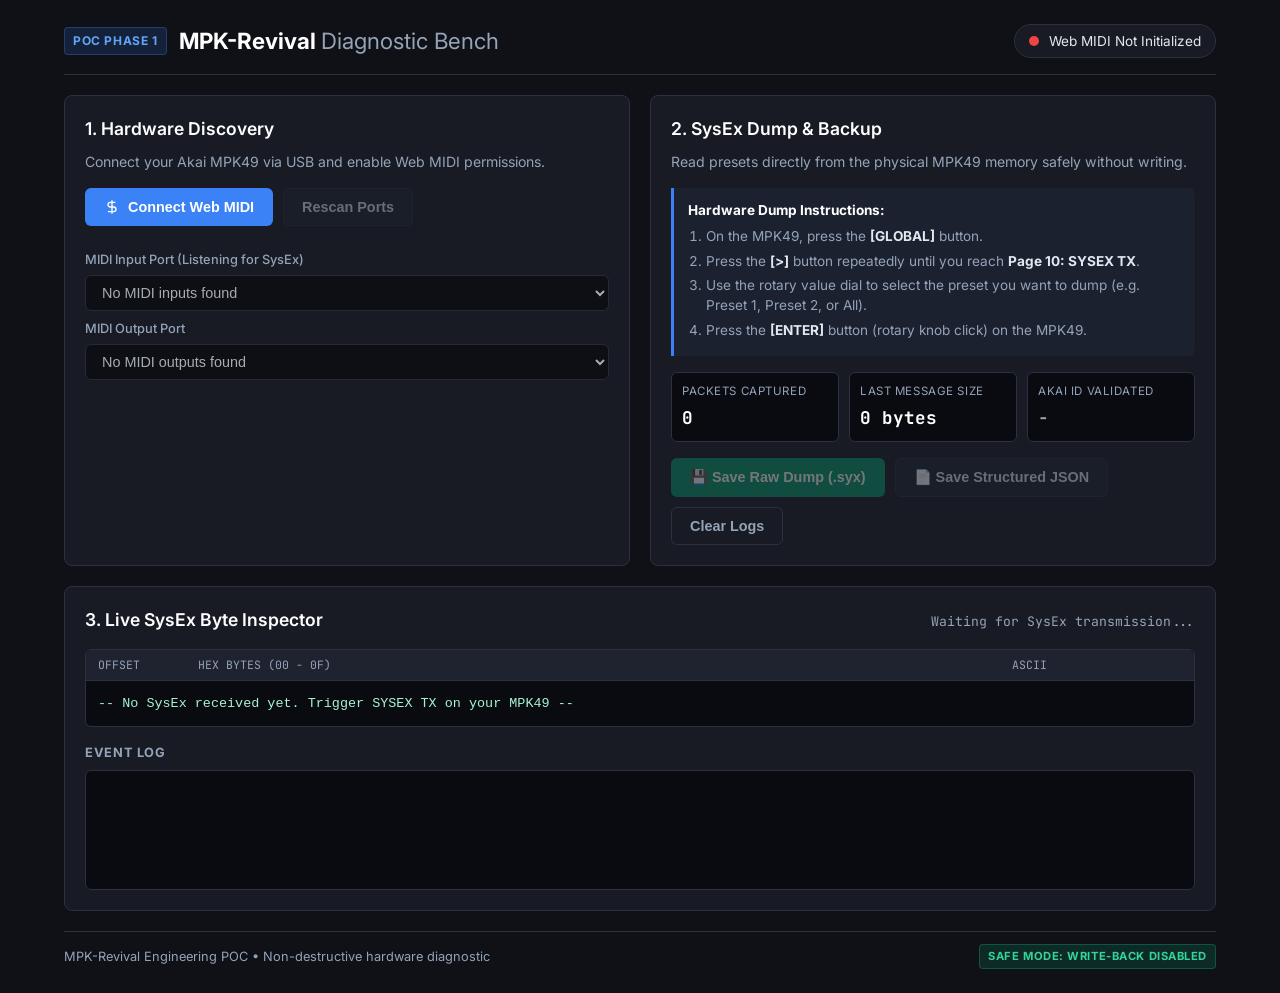
==== editor/poc/index.html @ a4ac9ace "feat(poc): Add Phase 1 Web MIDI Diagnostic Bench, SysEx sniffer, and diff tool" ====
<!DOCTYPE html>
<html lang="en">
<head>
  <meta charset="UTF-8">
  <meta name="viewport" content="width=device-width, initial-scale=1.0">
  <title>MPK-Revival | Diagnostic & SysEx Capture Bench</title>
  <link rel="stylesheet" href="style.css">
  <link rel="preconnect" href="https://fonts.googleapis.com">
  <link rel="preconnect" href="https://fonts.gstatic.com" crossorigin>
  <link href="https://fonts.googleapis.com/css2?family=JetBrains+Mono:wght@400;500;700&family=Inter:wght@400;500;600;700&display=swap" rel="stylesheet">
</head>
<body>
  <div class="app-container">
    <header class="header">
      <div class="logo-area">
        <div class="badge">POC Phase 1</div>
        <h1>MPK-Revival <span>Diagnostic Bench</span></h1>
      </div>
      <div class="status-area">
        <div id="midi-status-indicator" class="status-indicator disconnected"></div>
        <span id="midi-status-text">Web MIDI Not Initialized</span>
      </div>
    </header>

    <main class="main-grid">
      <!-- Left Column: Controls & Ports -->
      <section class="card port-card">
        <h2>1. Hardware Discovery</h2>
        <p class="section-desc">Connect your Akai MPK49 via USB and enable Web MIDI permissions.</p>

        <div class="action-row">
          <button id="btn-init-midi" class="btn btn-primary">
            <svg width="16" height="16" viewBox="0 0 24 24" fill="none" stroke="currentColor" stroke-width="2"><path d="M12 2v20M17 5H9.5a3.5 3.5 0 0 0 0 7h5a3.5 3.5 0 0 1 0 7H6"/></svg>
            Connect Web MIDI
          </button>
          <button id="btn-rescan-midi" class="btn btn-secondary" disabled>Rescan Ports</button>
        </div>

        <div class="port-selectors">
          <div class="field-group">
            <label for="midi-input-select">MIDI Input Port (Listening for SysEx)</label>
            <select id="midi-input-select" disabled>
              <option value="">No MIDI inputs found</option>
            </select>
          </div>

          <div class="field-group">
            <label for="midi-output-select">MIDI Output Port</label>
            <select id="midi-output-select" disabled>
              <option value="">No MIDI outputs found</option>
            </select>
          </div>
        </div>

        <div id="device-info" class="device-info-box hidden">
          <h3>Detected Device</h3>
          <div class="info-row"><span>Name:</span> <strong id="dev-name">-</strong></div>
          <div class="info-row"><span>Manufacturer:</span> <strong id="dev-manuf">-</strong></div>
          <div class="info-row"><span>SysEx Capable:</span> <strong id="dev-sysex" class="text-success">Yes (Enabled)</strong></div>
        </div>
      </section>

      <!-- Center Column: Capture Instructions & Backup -->
      <section class="card capture-card">
        <h2>2. SysEx Dump & Backup</h2>
        <p class="section-desc">Read presets directly from the physical MPK49 memory safely without writing.</p>

        <div class="instructions-box">
          <h4>Hardware Dump Instructions:</h4>
          <ol>
            <li>On the MPK49, press the <strong>[GLOBAL]</strong> button.</li>
            <li>Press the <strong>[&gt;]</strong> button repeatedly until you reach <strong>Page 10: SYSEX TX</strong>.</li>
            <li>Use the rotary value dial to select the preset you want to dump (e.g. Preset 1, Preset 2, or All).</li>
            <li>Press the <strong>[ENTER]</strong> button (rotary knob click) on the MPK49.</li>
          </ol>
        </div>

        <div class="capture-stats">
          <div class="stat-item">
            <span class="stat-label">Packets Captured</span>
            <span id="stat-packets" class="stat-value">0</span>
          </div>
          <div class="stat-item">
            <span class="stat-label">Last Message Size</span>
            <span id="stat-bytes" class="stat-value">0 bytes</span>
          </div>
          <div class="stat-item">
            <span class="stat-label">Akai ID Validated</span>
            <span id="stat-akai-valid" class="stat-value text-muted">-</span>
          </div>
        </div>

        <div class="backup-actions">
          <button id="btn-download-syx" class="btn btn-accent" disabled>
            💾 Save Raw Dump (.syx)
          </button>
          <button id="btn-download-json" class="btn btn-secondary" disabled>
            📄 Save Structured JSON
          </button>
          <button id="btn-clear-log" class="btn btn-outline">
            Clear Logs
          </button>
        </div>
      </section>

      <!-- Right/Bottom: Real-time SysEx Byte Inspector -->
      <section class="card inspector-card full-width">
        <div class="inspector-header">
          <h2>3. Live SysEx Byte Inspector</h2>
          <div class="view-toggles">
            <span id="inspector-summary" class="inspector-summary">Waiting for SysEx transmission...</span>
          </div>
        </div>

        <div class="inspector-content">
          <div class="hex-viewer-container">
            <div class="hex-header">
              <span class="hex-col-offset">OFFSET</span>
              <span class="hex-col-bytes">HEX BYTES (00 - 0F)</span>
              <span class="hex-col-ascii">ASCII</span>
            </div>
            <pre id="hex-display" class="hex-body">-- No SysEx received yet. Trigger SYSEX TX on your MPK49 --</pre>
          </div>
        </div>

        <div class="log-container">
          <h3>Event Log</h3>
          <div id="event-log" class="event-log-list"></div>
        </div>
      </section>
    </main>

    <footer class="footer">
      <span>MPK-Revival Engineering POC &bull; Non-destructive hardware diagnostic</span>
      <span class="safe-badge">SAFE MODE: WRITE-BACK DISABLED</span>
    </footer>
  </div>

  <script src="app.js"></script>
</body>
</html>
---- editor/poc/style.css ----
:root {
  --bg-dark: #0f1117;
  --bg-card: #181b24;
  --bg-card-alt: #1f2330;
  --border: #2b3042;
  --text-main: #e2e8f0;
  --text-muted: #94a3b8;
  --accent: #3b82f6;
  --accent-hover: #2563eb;
  --success: #10b981;
  --warning: #f59e0b;
  --danger: #ef4444;
  --code-bg: #090b10;
  --font-mono: 'JetBrains Mono', monospace;
  --font-sans: 'Inter', -apple-system, BlinkMacSystemFont, sans-serif;
}

* {
  box-sizing: border-box;
  margin: 0;
  padding: 0;
}

body {
  background-color: var(--bg-dark);
  color: var(--text-main);
  font-family: var(--font-sans);
  line-height: 1.5;
  min-height: 100vh;
}

.app-container {
  max-width: 1200px;
  margin: 0 auto;
  padding: 24px;
  display: flex;
  flex-direction: column;
  gap: 20px;
}

/* Header */
.header {
  display: flex;
  justify-content: space-between;
  align-items: center;
  padding-bottom: 16px;
  border-bottom: 1px solid var(--border);
}

.logo-area {
  display: flex;
  align-items: center;
  gap: 12px;
}

.badge {
  background-color: rgba(59, 130, 246, 0.15);
  color: #60a5fa;
  font-size: 0.75rem;
  font-weight: 700;
  text-transform: uppercase;
  letter-spacing: 0.05em;
  padding: 4px 8px;
  border-radius: 4px;
  border: 1px solid rgba(59, 130, 246, 0.3);
}

.header h1 {
  font-size: 1.4rem;
  font-weight: 700;
  color: #fff;
}

.header h1 span {
  color: var(--text-muted);
  font-weight: 400;
}

.status-area {
  display: flex;
  align-items: center;
  gap: 10px;
  background: var(--bg-card);
  padding: 6px 14px;
  border-radius: 20px;
  border: 1px solid var(--border);
  font-size: 0.85rem;
}

.status-indicator {
  width: 10px;
  height: 10px;
  border-radius: 50%;
}

.status-indicator.connected {
  background-color: var(--success);
  box-shadow: 0 0 8px var(--success);
}

.status-indicator.disconnected {
  background-color: var(--danger);
}

.status-indicator.active {
  background-color: var(--warning);
  animation: pulse 1s infinite;
}

@keyframes pulse {
  0% { transform: scale(1); opacity: 1; }
  50% { transform: scale(1.3); opacity: 0.7; }
  100% { transform: scale(1); opacity: 1; }
}

/* Main Grid */
.main-grid {
  display: grid;
  grid-template-columns: 1fr 1fr;
  gap: 20px;
}

.full-width {
  grid-column: 1 / -1;
}

.card {
  background-color: var(--bg-card);
  border: 1px solid var(--border);
  border-radius: 8px;
  padding: 20px;
  display: flex;
  flex-direction: column;
  gap: 16px;
}

.card h2 {
  font-size: 1.1rem;
  font-weight: 600;
  color: #fff;
}

.section-desc {
  color: var(--text-muted);
  font-size: 0.88rem;
  margin-top: -8px;
}

/* Buttons */
.btn {
  display: inline-flex;
  align-items: center;
  justify-content: center;
  gap: 8px;
  padding: 10px 18px;
  border-radius: 6px;
  font-weight: 600;
  font-size: 0.9rem;
  cursor: pointer;
  border: 1px solid transparent;
  transition: all 0.15s ease;
}

.btn:disabled {
  opacity: 0.4;
  cursor: not-allowed;
}

.btn-primary {
  background-color: var(--accent);
  color: white;
}
.btn-primary:hover:not(:disabled) {
  background-color: var(--accent-hover);
}

.btn-secondary {
  background-color: var(--bg-card-alt);
  color: var(--text-main);
  border-color: var(--border);
}
.btn-secondary:hover:not(:disabled) {
  background-color: #282e40;
}

.btn-accent {
  background-color: #059669;
  color: white;
}
.btn-accent:hover:not(:disabled) {
  background-color: #047857;
}

.btn-outline {
  background: transparent;
  color: var(--text-muted);
  border-color: var(--border);
}
.btn-outline:hover:not(:disabled) {
  color: #fff;
  border-color: var(--text-muted);
}

.action-row {
  display: flex;
  gap: 10px;
}

/* Field Groups */
.field-group {
  display: flex;
  flex-direction: column;
  gap: 6px;
  margin-top: 8px;
}

.field-group label {
  font-size: 0.8rem;
  font-weight: 500;
  color: var(--text-muted);
}

select {
  background-color: var(--code-bg);
  border: 1px solid var(--border);
  color: var(--text-main);
  padding: 8px 12px;
  border-radius: 6px;
  font-size: 0.9rem;
  outline: none;
}

select:focus {
  border-color: var(--accent);
}

/* Device Info Box */
.device-info-box {
  background: var(--code-bg);
  border: 1px solid var(--border);
  border-radius: 6px;
  padding: 12px;
  font-size: 0.85rem;
}

.device-info-box.hidden {
  display: none;
}

.device-info-box h3 {
  font-size: 0.8rem;
  color: var(--text-muted);
  text-transform: uppercase;
  letter-spacing: 0.05em;
  margin-bottom: 6px;
}

.info-row {
  display: flex;
  justify-content: space-between;
  padding: 2px 0;
}

/* Instructions */
.instructions-box {
  background: rgba(30, 41, 59, 0.5);
  border-left: 3px solid var(--accent);
  padding: 12px 14px;
  border-radius: 0 6px 6px 0;
  font-size: 0.85rem;
}

.instructions-box h4 {
  color: #fff;
  margin-bottom: 6px;
}

.instructions-box ol {
  padding-left: 18px;
  color: var(--text-muted);
}

.instructions-box li {
  margin-bottom: 4px;
}

.instructions-box strong {
  color: var(--text-main);
}

/* Stats */
.capture-stats {
  display: grid;
  grid-template-columns: repeat(3, 1fr);
  gap: 10px;
}

.stat-item {
  background: var(--code-bg);
  border: 1px solid var(--border);
  padding: 10px;
  border-radius: 6px;
  display: flex;
  flex-direction: column;
  gap: 4px;
}

.stat-label {
  font-size: 0.72rem;
  text-transform: uppercase;
  color: var(--text-muted);
  letter-spacing: 0.05em;
}

.stat-value {
  font-family: var(--font-mono);
  font-size: 1.1rem;
  font-weight: 700;
  color: #fff;
}

.text-success { color: var(--success) !important; }
.text-danger { color: var(--danger) !important; }
.text-muted { color: var(--text-muted) !important; }

.backup-actions {
  display: flex;
  flex-wrap: wrap;
  gap: 10px;
}

/* Hex Inspector */
.inspector-header {
  display: flex;
  justify-content: space-between;
  align-items: center;
}

.inspector-summary {
  font-family: var(--font-mono);
  font-size: 0.82rem;
  color: var(--text-muted);
}

.hex-viewer-container {
  background: var(--code-bg);
  border: 1px solid var(--border);
  border-radius: 6px;
  overflow: hidden;
  font-family: var(--font-mono);
  font-size: 0.84rem;
}

.hex-header {
  display: flex;
  background: var(--bg-card-alt);
  padding: 6px 12px;
  font-size: 0.72rem;
  color: var(--text-muted);
  border-bottom: 1px solid var(--border);
}

.hex-col-offset { width: 90px; }
.hex-col-bytes { flex: 1; padding-left: 10px; }
.hex-col-ascii { width: 180px; padding-left: 10px; }

.hex-body {
  padding: 12px;
  max-height: 280px;
  overflow-y: auto;
  line-height: 1.6;
  white-space: pre-wrap;
  color: #a7f3d0;
}

/* Event Log */
.log-container {
  display: flex;
  flex-direction: column;
  gap: 8px;
}

.log-container h3 {
  font-size: 0.8rem;
  text-transform: uppercase;
  color: var(--text-muted);
  letter-spacing: 0.05em;
}

.event-log-list {
  background: var(--code-bg);
  border: 1px solid var(--border);
  border-radius: 6px;
  padding: 10px 12px;
  height: 120px;
  overflow-y: auto;
  font-family: var(--font-mono);
  font-size: 0.8rem;
  display: flex;
  flex-direction: column;
  gap: 4px;
}

.log-entry {
  display: flex;
  gap: 12px;
}

.log-time {
  color: var(--text-muted);
  flex-shrink: 0;
}

.log-msg {
  color: var(--text-main);
}

.log-msg.info { color: #60a5fa; }
.log-msg.success { color: var(--success); }
.log-msg.warn { color: var(--warning); }
.log-msg.error { color: var(--danger); }

/* Footer */
.footer {
  display: flex;
  justify-content: space-between;
  align-items: center;
  padding-top: 12px;
  border-top: 1px solid var(--border);
  font-size: 0.8rem;
  color: var(--text-muted);
}

.safe-badge {
  background: rgba(16, 185, 129, 0.15);
  color: #34d399;
  border: 1px solid rgba(16, 185, 129, 0.3);
  padding: 3px 8px;
  border-radius: 4px;
  font-size: 0.7rem;
  font-weight: 700;
  letter-spacing: 0.05em;
}

@media (max-width: 800px) {
  .main-grid {
    grid-template-columns: 1fr;
  }
}
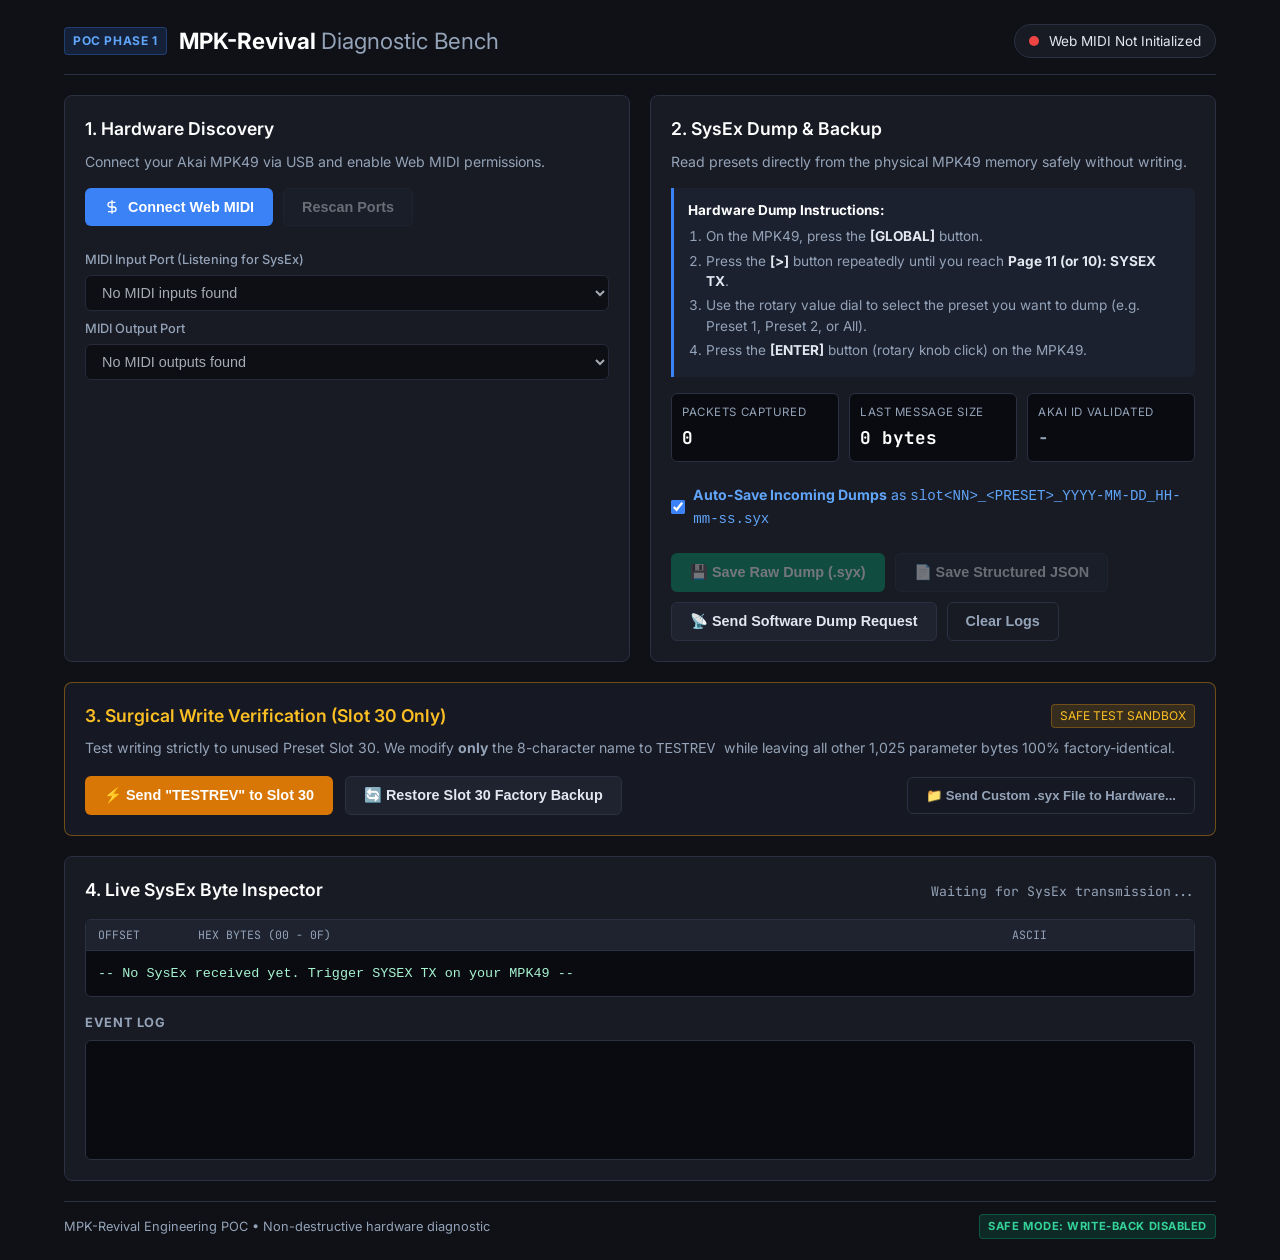
==== commit 24c6367d: "feat: Proven two-way SysEx Read/Write and full 30-preset factory backup" ====
--- a/editor/poc/index.html
+++ b/editor/poc/index.html
@@ -69,7 +69,7 @@
           <h4>Hardware Dump Instructions:</h4>
           <ol>
             <li>On the MPK49, press the <strong>[GLOBAL]</strong> button.</li>
-            <li>Press the <strong>[&gt;]</strong> button repeatedly until you reach <strong>Page 10: SYSEX TX</strong>.</li>
+            <li>Press the <strong>[&gt;]</strong> button repeatedly until you reach <strong>Page 11 (or 10): SYSEX TX</strong>.</li>
             <li>Use the rotary value dial to select the preset you want to dump (e.g. Preset 1, Preset 2, or All).</li>
             <li>Press the <strong>[ENTER]</strong> button (rotary knob click) on the MPK49.</li>
           </ol>
@@ -90,6 +90,11 @@
           </div>
         </div>
 
+        <div class="auto-save-row" style="display: flex; align-items: center; gap: 8px; font-size: 0.88rem; color: #60a5fa; margin: 6px 0;">
+          <input type="checkbox" id="chk-auto-save" checked style="accent-color: #3b82f6; width: 16px; height: 16px;">
+          <label for="chk-auto-save" style="cursor: pointer;"><strong>Auto-Save Incoming Dumps</strong> as <code>slot&lt;NN&gt;_&lt;PRESET&gt;_YYYY-MM-DD_HH-mm-ss.syx</code></label>
+        </div>
+
         <div class="backup-actions">
           <button id="btn-download-syx" class="btn btn-accent" disabled>
             💾 Save Raw Dump (.syx)
@@ -97,16 +102,43 @@
           <button id="btn-download-json" class="btn btn-secondary" disabled>
             📄 Save Structured JSON
           </button>
+          <button id="btn-request-dump" class="btn btn-secondary" title="Send SysEx request to MPK49 output port">
+            📡 Send Software Dump Request
+          </button>
           <button id="btn-clear-log" class="btn btn-outline">
             Clear Logs
           </button>
         </div>
       </section>
 
+      <!-- Section 3: Controlled Write Test -->
+      <section class="card write-card full-width" style="border: 1px solid rgba(245, 158, 11, 0.4); background: rgba(24, 27, 36, 0.95);">
+        <div style="display: flex; justify-content: space-between; align-items: center;">
+          <h2 style="color: #fbbf24;">3. Surgical Write Verification (Slot 30 Only)</h2>
+          <span style="font-size: 0.75rem; background: rgba(245, 158, 11, 0.15); color: #fbbf24; padding: 2px 8px; border-radius: 4px; border: 1px solid rgba(245, 158, 11, 0.3);">SAFE TEST SANDBOX</span>
+        </div>
+        <p class="section-desc">Test writing strictly to unused Preset Slot 30. We modify <strong>only</strong> the 8-character name to <code>TESTREV </code> while leaving all other 1,025 parameter bytes 100% factory-identical.</p>
+
+        <div style="display: flex; gap: 12px; flex-wrap: wrap; align-items: center;">
+          <button id="btn-write-testrev" class="btn btn-primary" style="background-color: #d97706;">
+            ⚡️ Send "TESTREV" to Slot 30
+          </button>
+          <button id="btn-restore-slot30" class="btn btn-secondary">
+            🔄 Restore Slot 30 Factory Backup
+          </button>
+          <div style="display: flex; align-items: center; gap: 8px; margin-left: auto;">
+            <input type="file" id="file-upload-syx" accept=".syx" style="display: none;">
+            <button id="btn-browse-syx" class="btn btn-outline" style="font-size: 0.82rem;">
+              📁 Send Custom .syx File to Hardware...
+            </button>
+          </div>
+        </div>
+      </section>
+
       <!-- Right/Bottom: Real-time SysEx Byte Inspector -->
       <section class="card inspector-card full-width">
         <div class="inspector-header">
-          <h2>3. Live SysEx Byte Inspector</h2>
+          <h2>4. Live SysEx Byte Inspector</h2>
           <div class="view-toggles">
             <span id="inspector-summary" class="inspector-summary">Waiting for SysEx transmission...</span>
           </div>
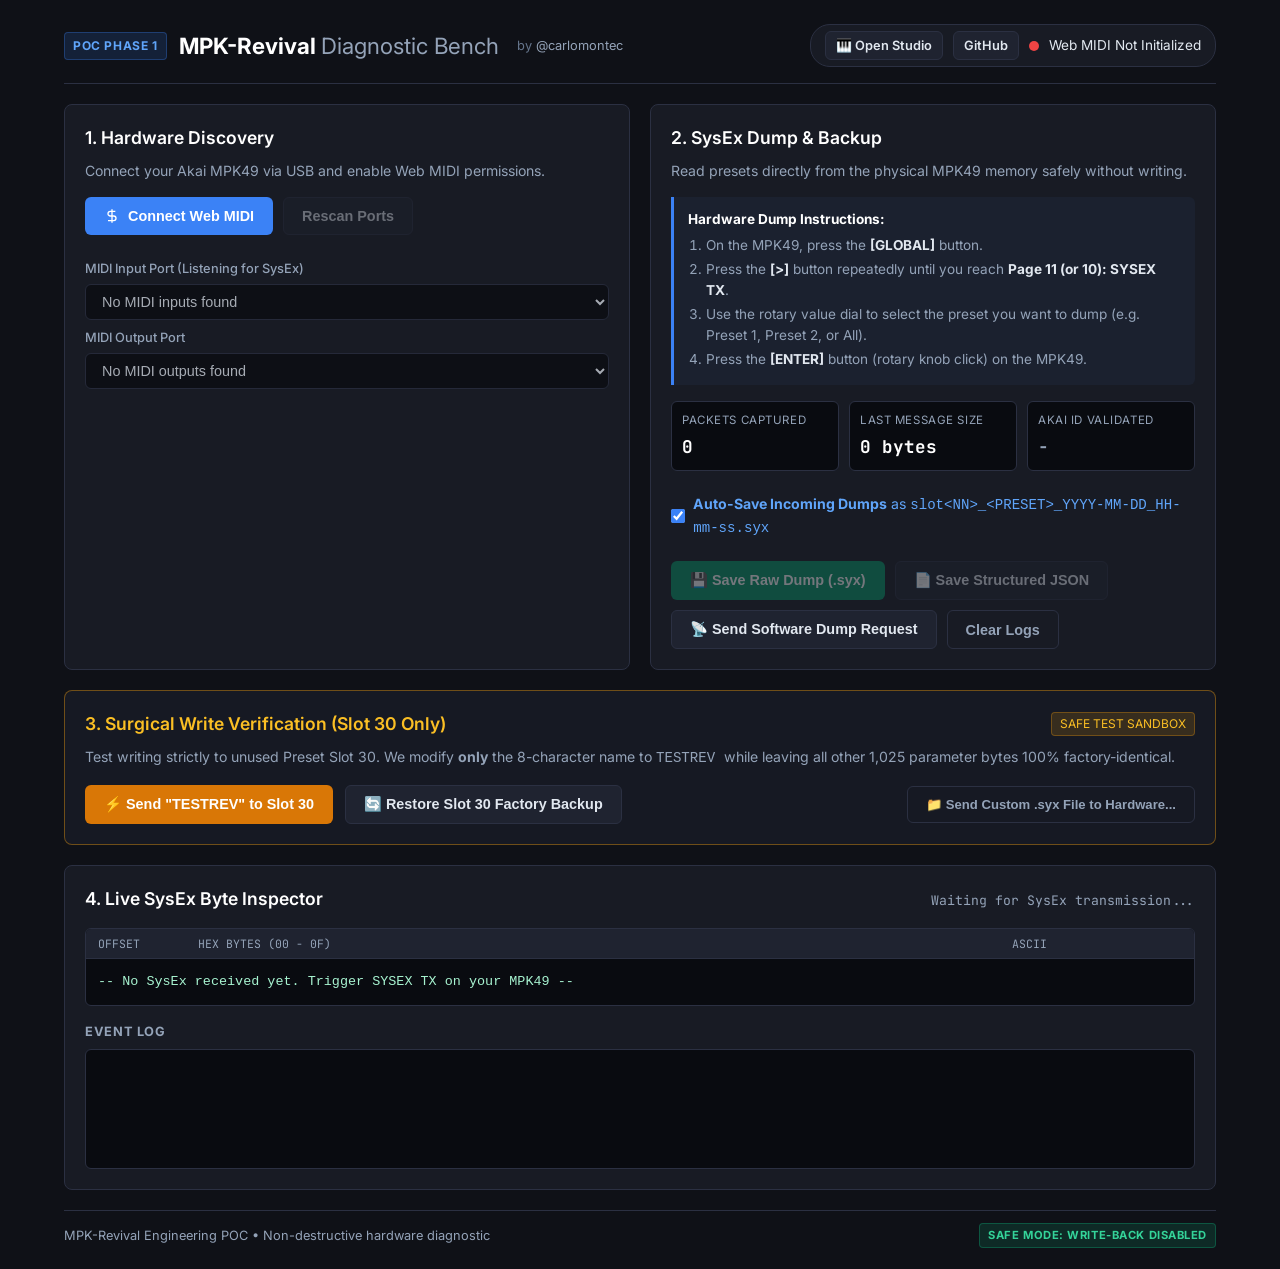
==== commit cb6162e0: "feat(editor): build modern MPK49 visual studio & preset librarian - Implement skeuomorphic MPK49 har" ====
--- a/editor/poc/index.html
+++ b/editor/poc/index.html
@@ -15,8 +15,11 @@
       <div class="logo-area">
         <div class="badge">POC Phase 1</div>
         <h1>MPK-Revival <span>Diagnostic Bench</span></h1>
+        <span style="font-size: 0.8rem; color: #64748b; margin-left: 6px;">by <a href="https://github.com/carlomontec" target="_blank" rel="noopener noreferrer" style="color: #94a3b8; text-decoration: none;">@carlomontec</a></span>
       </div>
-      <div class="status-area">
+      <div class="status-area" style="display: flex; align-items: center; gap: 10px;">
+        <a href="../" class="btn btn-secondary" style="text-decoration: none; padding: 4px 10px; font-size: 0.8rem;">🎹 Open Studio</a>
+        <a href="https://github.com/carlomontec/mpk-revival" target="_blank" rel="noopener noreferrer" class="btn btn-secondary" style="text-decoration: none; padding: 4px 10px; font-size: 0.8rem;">GitHub</a>
         <div id="midi-status-indicator" class="status-indicator disconnected"></div>
         <span id="midi-status-text">Web MIDI Not Initialized</span>
       </div>
